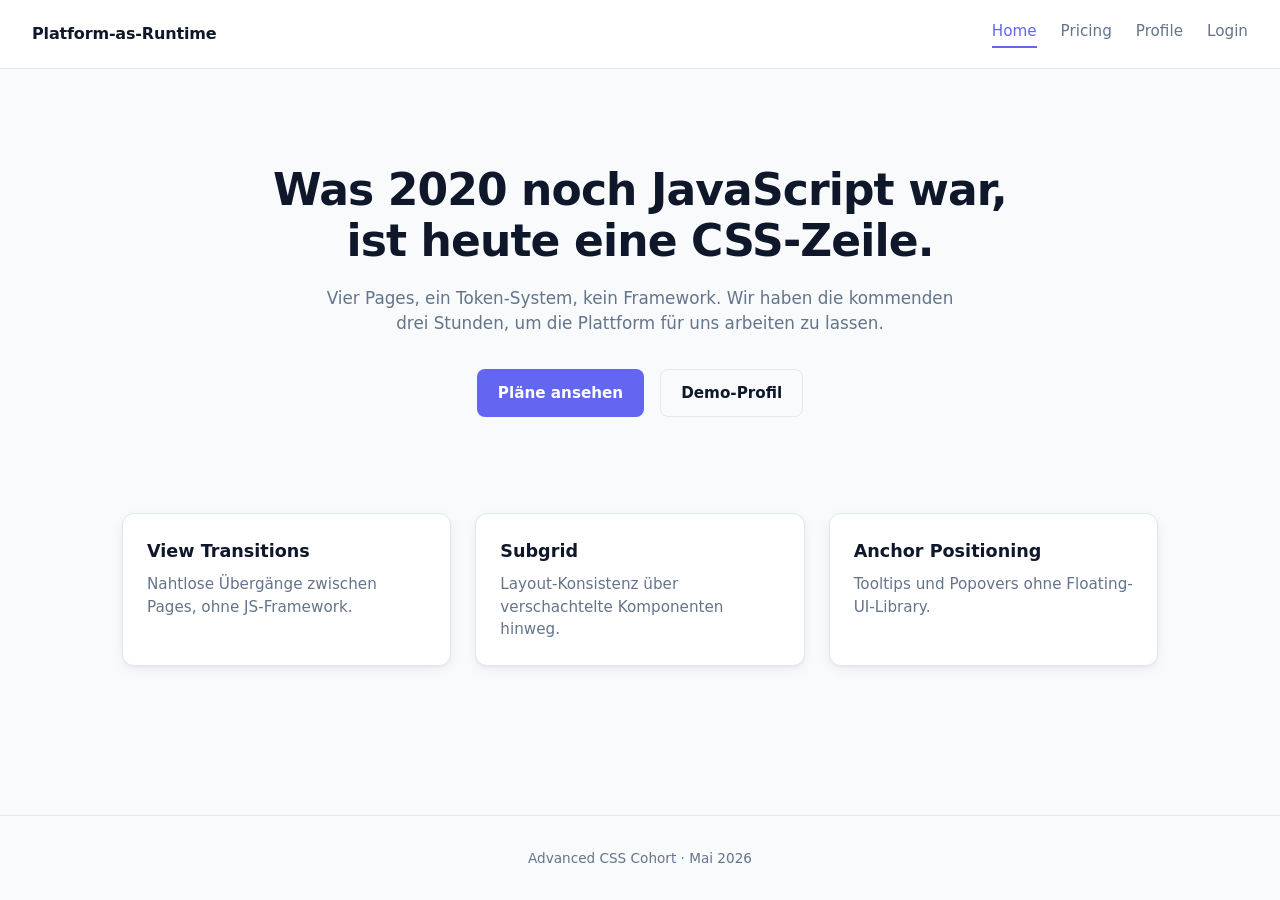
==== index.html @ d0a70cd5 "feat: initial fork of class repo" ====
<!DOCTYPE html>
<html lang="de">
<head>
  <meta charset="UTF-8">
  <meta name="viewport" content="width=device-width, initial-scale=1.0">
  <title>Platform as Runtime — Home</title>
  <link rel="stylesheet" href="tokens.css">
  <link rel="stylesheet" href="base.css">
  <link rel="stylesheet" href="pages.css">
  <link rel="stylesheet" href="transitions.css">
  <link rel="stylesheet" href="tooltips.css">
</head>
<body>
  <header class="site-nav">
    <a href="index.html" class="brand">Platform-as-Runtime</a>
    <nav>
      <a href="index.html" aria-current="page">Home</a>
      <a href="pricing.html">Pricing</a>
      <a href="profile.html">Profile</a>
      <a href="login.html">Login</a>
    </nav>
  </header>

  <main class="page page-home">
    <section class="hero">
      <h1>Was 2020 noch JavaScript war,<br>ist heute eine CSS-Zeile.</h1>
      <p class="lead">
        Vier Pages, ein Token-System, kein Framework. Wir haben die kommenden
        drei Stunden, um die Plattform für uns arbeiten zu lassen.
      </p>
      <div class="cta-row">
        <a href="pricing.html" class="btn btn-primary">Pläne ansehen</a>
        <a href="profile.html" class="btn btn-ghost">Demo-Profil</a>
      </div>
    </section>

    <section class="grid-features">
      <article class="feature-card">
        <h3>View Transitions</h3>
        <p>Nahtlose Übergänge zwischen Pages, ohne JS-Framework.</p>
      </article>
      <article class="feature-card">
        <h3>Subgrid</h3>
        <p>Layout-Konsistenz über verschachtelte Komponenten hinweg.</p>
      </article>
      <article class="feature-card">
        <h3>Anchor Positioning</h3>
        <p>Tooltips und Popovers ohne Floating-UI-Library.</p>
      </article>
    </section>
  </main>

  <footer class="site-footer">
    <p>Advanced CSS Cohort · Mai 2026</p>
  </footer>
</body>
</html>
---- tokens.css ----
/* ============================================================
   TOKENS.CSS — 3-Layer Token-System
   Layer 1 = Primitives, Layer 2 = Semantic, Layer 3 = Component
   Brand-Wechsel = Layer 2 ändern, alle Layer-3-Werte folgen.
   ============================================================ */

/* LAYER 1 — PRIMITIVES (rohe Werte, niemals direkt in Components) */
:root {
  --slate-50:  #f8fafc;
  --slate-100: #f1f5f9;
  --slate-200: #e2e8f0;
  --slate-300: #cbd5e1;
  --slate-500: #64748b;
  --slate-700: #334155;
  --slate-900: #0f172a;
  --indigo-500: #6366f1;
  --white: #ffffff;
  --black: #000000;
}

/* LAYER 2 — SEMANTIC (Bedeutung, nicht Zahl) */
:root {
  --color-brand:        var(--indigo-500);
  --color-text:         var(--slate-900);
  --color-text-muted:   var(--slate-500);
  --color-bg:           var(--slate-50);
  --color-card:         var(--white);
  --color-border:       var(--slate-200);
  --color-muted:        var(--slate-300);
}

/* LAYER 3 — COMPONENT (color-mix derived, oklch) */
:root {
  --color-featured-tint:   color-mix(in oklch, var(--color-brand)  8%, white);
  --color-featured-border: color-mix(in oklch, var(--color-brand) 70%, white);
  --color-button-hover:    color-mix(in oklch, var(--color-brand) 85%, black);
  --color-tooltip-bg:      var(--slate-900);
  --color-tooltip-text:    var(--slate-50);

  --radius-card:   0.75rem;
  --radius-button: 0.5rem;
  --radius-pill:   999px;

  --shadow-card: 0 1px 2px color-mix(in oklch, var(--black) 4%, transparent),
                 0 4px 12px color-mix(in oklch, var(--black) 6%, transparent);
}
---- base.css ----
/* ============================================================
   BASE.CSS — Reset + Body + Nav + Footer + Buttons
   Wiederverwendbar auf allen Pages.
   ============================================================ */

*,
*::before,
*::after {
  box-sizing: border-box;
  margin: 0;
  padding: 0;
}

html {
  scroll-behavior: smooth;
}

body {
  font-family: system-ui, -apple-system, "Segoe UI", sans-serif;
  background: var(--color-bg);
  color: var(--color-text);
  line-height: 1.5;
  min-height: 100vh;
  display: flex;
  flex-direction: column;
}

/* === Site Navigation (auf allen Pages identisch) === */
.site-nav {
  display: flex;
  justify-content: space-between;
  align-items: center;
  padding: 1.25rem 2rem;
  background: var(--color-card);
  border-bottom: 1px solid var(--color-border);
}

.site-nav .brand {
  font-weight: 700;
  font-size: 1rem;
  color: var(--color-text);
  text-decoration: none;
  letter-spacing: -0.01em;
}

.site-nav nav {
  display: flex;
  gap: 1.5rem;
}

.site-nav nav a {
  color: var(--color-text-muted);
  text-decoration: none;
  font-size: 0.95rem;
  transition: color 0.15s ease;
}

.site-nav nav a:hover {
  color: var(--color-brand);
}

.site-nav nav a[aria-current="page"] {
  color: var(--color-brand);
  border-bottom: 2px solid var(--color-brand);
  padding-bottom: 0.2rem;
}

/* === Main Content === */
.page {
  flex: 1;
  width: 100%;
  max-width: 1100px;
  margin: 0 auto;
  padding: 3rem 2rem;
}

/* === Buttons (geteilt) === */
.btn {
  display: inline-block;
  padding: 0.75rem 1.25rem;
  border-radius: var(--radius-button);
  font-weight: 600;
  font-size: 0.95rem;
  text-decoration: none;
  cursor: pointer;
  border: 1px solid transparent;
  transition: background 0.2s ease, color 0.2s ease, border-color 0.2s ease;
}

.btn-primary {
  background: var(--color-brand);
  color: white;
}

.btn-primary:hover {
  background: var(--color-button-hover);
}

/* (0,1,0) */
.btn-ghost {
  background: transparent;
  color: var(--color-text);
  border-color: var(--color-border);
}

/* (0,2,0) */
.btn-ghost:hover {
  border-color: var(--color-brand);
  color: var(--color-brand);
}

/* (0,2,0) */
.btn:focus-visible {
  outline: 3px solid var(--color-featured-border);
  outline-offset: 2px;
}

/* === Footer === */
.site-footer {
  text-align: center;
  padding: 2rem;
  color: var(--color-text-muted);
  font-size: 0.85rem;
  border-top: 1px solid var(--color-border);
}
---- pages.css ----
/* ============================================================
   PAGES.CSS — Page-spezifische Styles für alle vier Pages.
   Home, Pricing, Profile, Login.
   ============================================================ */

/* ========== HOME ========== */
.page-home .hero {
  text-align: center;
  padding: 3rem 0 4rem;
}

.page-home .hero > * {
  animation: fade-in-slide linear both;
  animation-timeline: view();
  animation-range: entry 0% entry 30%;
}

@keyframes fade-in-slide {
  from {
    opacity: 0;
    transform: translateY(30px);
  }
  to {
    opacity: 1;
    transform: translateY(0);
  }
}

.page-home h1 {
  font-size: clamp(1.75rem, 4vw, 2.75rem);
  font-weight: 800;
  letter-spacing: -0.02em;
  line-height: 1.15;
}

.page-home .lead {
  margin-top: 1.25rem;
  font-size: 1.05rem;
  color: var(--color-text-muted);
  max-width: 640px;
  margin-left: auto;
  margin-right: auto;
}

.page-home .cta-row {
  margin-top: 2rem;
  display: flex;
  gap: 1rem;
  justify-content: center;
  flex-wrap: wrap;
}

.grid-features {
  display: grid;
  grid-template-columns: repeat(auto-fit, minmax(240px, 1fr));
  gap: 1.5rem;
  margin-top: 2rem;
}

.feature-card {
  background: var(--color-card);
  border: 1px solid var(--color-border);
  border-radius: var(--radius-card);
  padding: 1.5rem;
  box-shadow: var(--shadow-card);
}

.feature-card h3 {
  font-size: 1.1rem;
  font-weight: 700;
  margin-bottom: 0.5rem;
}

.feature-card p {
  color: var(--color-text-muted);
  font-size: 0.95rem;
}

/* ========== PRICING ========== */
.page-pricing h1 {
  text-align: center;
  font-size: 2.25rem;
  font-weight: 800;
  letter-spacing: -0.02em;
}

.page-pricing .lead {
  text-align: center;
  color: var(--color-text-muted);
  margin-top: 0.5rem;
  margin-bottom: 2.5rem;
}

.pricing-grid {
  display: grid;
  grid-template-columns: repeat(auto-fit, minmax(260px, 1fr));
  grid-template-rows: auto auto auto 1fr auto;
  gap: 1.5rem;

  /* === ISSUE #2 — Subgrid kommt hier dazu ===
     Aktuell hat jede Card ihre eigene innere Höhe.
     Cards mit unterschiedlich langen Features-Listen sind
     vertikal nicht aligned. Subgrid auf .plan macht jede Row
     in jeder Card gleich hoch. Code in der Lecture, Block B. */
}

.plan {
  background: var(--color-card);
  border: 1px solid var(--color-border);
  border-radius: var(--radius-card);
  padding: 2rem;
  display: grid;
  grid-row: span 5;
  grid-template-rows: subgrid;
  /* flex-direction: column; */
  gap: 0.75rem;
  box-shadow: var(--shadow-card);
}

.plan h2 {
  font-size: 1.1rem;
  font-weight: 700;
}

.plan .price {
  font-size: 2.5rem;
  font-weight: 800;
  color: var(--color-brand);
  letter-spacing: -0.02em;
}

.plan .desc {
  color: var(--color-text-muted);
  font-size: 0.95rem;
}

.plan .features {
  list-style: none;
  display: flex;
  flex-direction: column;
  gap: 0.4rem;
  margin: 0.5rem 0;
}

.plan .features li {
  font-size: 0.9rem;
  padding-left: 1.25rem;
  position: relative;
}

.plan .features li::before {
  content: "✓";
  position: absolute;
  left: 0;
  color: var(--color-brand);
  font-weight: 700;
}

.plan .btn {
  text-align: center;
}

.plan-featured {
  background: var(--color-featured-tint);
  border: 2px solid var(--color-featured-border);
}

/* ========== PROFILE ========== */
.page-profile .profile-header {
  display: flex;
  gap: 1.5rem;
  align-items: center;
  margin-bottom: 2.5rem;
}

.avatar {
  width: 80px;
  height: 80px;
  border-radius: 50%;
  background: var(--color-featured-tint);
  border: 2px solid var(--color-featured-border);
  display: grid;
  place-items: center;
  font-weight: 800;
  font-size: 1.25rem;
  color: var(--color-brand);
  flex-shrink: 0;
}

.profile-meta h1 {
  font-size: 1.75rem;
  font-weight: 800;
  letter-spacing: -0.02em;
}

.profile-meta .role {
  color: var(--color-text-muted);
  font-size: 0.95rem;
  margin-top: 0.15rem;
}

.profile-meta .bio {
  margin-top: 0.5rem;
  max-width: 480px;
}

.stats {
  display: grid;
  grid-template-columns: repeat(auto-fit, minmax(140px, 1fr));
  gap: 1rem;
}

.stat {
  background: var(--color-card);
  border: 1px solid var(--color-border);
  border-radius: var(--radius-card);
  padding: 1.25rem;
  display: flex;
  flex-direction: column;
  gap: 0.25rem;
  text-align: left;
  cursor: pointer;
  font: inherit;
  color: inherit;
  box-shadow: var(--shadow-card);
  transition: border-color 0.15s ease;
}

.stat:hover {
  border-color: var(--color-featured-border);
}

.stat-value {
  font-size: 1.75rem;
  font-weight: 800;
  color: var(--color-brand);
}

.stat-label {
  font-size: 0.85rem;
  color: var(--color-text-muted);
}

/* ========== LOGIN ========== */
.page-login {
  display: grid;
  place-items: center;
}

.login-card {
  width: 100%;
  max-width: 420px;
  background: var(--color-card);
  border: 1px solid var(--color-border);
  border-radius: var(--radius-card);
  padding: 2.25rem;
  box-shadow: var(--shadow-card);
}

.login-card h1 {
  font-size: 1.5rem;
  font-weight: 800;
  letter-spacing: -0.02em;
}

.login-card .subtitle {
  color: var(--color-text-muted);
  font-size: 0.95rem;
  margin-top: 0.25rem;
  margin-bottom: 1.5rem;
}

.login-form {
  display: flex;
  flex-direction: column;
  gap: 1.25rem;
}

.field {
  display: flex;
  flex-direction: column;
  gap: 0.35rem;
}

.field label {
  font-size: 0.85rem;
  font-weight: 600;
}

.field input {
  padding: 0.65rem 0.8rem;
  border: 1px solid var(--color-border);
  border-radius: var(--radius-button);
  font: inherit;
  background: var(--color-card);
  transition: border-color 0.15s ease, box-shadow 0.15s ease;
}

.field input:focus {
  outline: none;
  border-color: var(--color-brand);
  box-shadow: 0 0 0 3px var(--color-featured-tint);
}

/* Error-State für Email-Feld: nur wenn nicht leer UND invalid */
.field:has(input:not(:placeholder-shown):invalid) input {
  border-color: var(--color-error, #ef4444);
  animation: color-shift 0.3s ease;
}

.field:has(input:not(:placeholder-shown):invalid) {
  position: relative;
}

.field:has(input:not(:placeholder-shown):invalid)::after {
  content: "✕";
  position: absolute;
  right: 0.75rem;
  top: 1.6rem;
  color: var(--color-error, #ef4444);
  font-size: 0.9rem;
  pointer-events: none;
  animation: fade-in 0.3s ease;
}

@keyframes fade-in {
  from { opacity: 0; transform: translateY(-2px); }
  to { opacity: 1; transform: translateY(0); }
}

@keyframes color-shift {
  from { border-color: var(--color-brand); }
  to { border-color: var(--color-error, #ef4444); }
}

.login-form:has(input:placeholder-shown) .btn {
  opacity: 0.55;
  cursor: not-allowed;
}

.forgot {
  text-align: center;
  font-size: 0.85rem;
  margin-top: 0.5rem;
}

.forgot a {
  color: var(--color-brand);
  text-decoration: none;
}
---- transitions.css ----
/* ============================================================
   TRANSITIONS.CSS — View Transitions API
   Diese Datei ist absichtlich fast leer.
   Die Lecture füllt sie zwischen den Markern.

   Issues, die hier gelöst werden:
     · Issue #1 — Page-Transitions zwischen allen vier Pages
     · Issue #4 — view-transition-name Collision (Hyrum's Law)
   ============================================================ */


/* === BEGIN ISSUE #1 — View Transitions Opt-In === */
/*  Wir aktivieren View Transitions als Opt-In für die ganze
    Page. Eine Zeile reicht. Browser ohne Support ignorieren
    es stillschweigend.                                        */
@view-transition {
    navigation:auto;
}


/* === END ISSUE #1 === */


/* === BEGIN ISSUE #1 — Custom Animation für Page-Wechsel === */
/*  Default-Transition ist ein Crossfade. Wir bauen ein leichtes
    Slide-In, das sich nach Linear/Vercel anfühlt.             */
::view-transition-old(root){
    animation: 250ms cubic-bezier(0.4, 0, 0.2, 1) both fade-slide-out;
}

::view-transition-new(root){
    animation: 250ms cubic-bezier(0.4, 0, 0.2, 1) both fade-slide-in;
}

@keyframes fade-slide-out{
    to{
        opacity: 0;
        transform: translateY(-8px);
    }
}

@keyframes fade-slide-in {
    from{
        opacity: 0;
        transform: translateY(8px);
    }
}


/* === END ISSUE #1 === */


/* === BEGIN ISSUE #4 — Eindeutige Transition-Names === */
/*  Wenn mehrere Elemente auf zwei Pages denselben
    view-transition-name haben, wirft der Browser einen Fehler.
    Wir geben jeder Pricing-Card einen eindeutigen Name.       */



/* === END ISSUE #4 === */

/* Naming Convestion support to article id´s & adding smooth transition */

#plan-hobby{
    view-transition-name: --plan-hobby;
}
#plan-starter{
    view-transition-name: --plan-starter;
}
#plan-pro{
    view-transition-name: --plan-pro;
}
#plan-enterprise{
    view-transition-name: --plan-enterprise;
    }
---- tooltips.css ----
/* ============================================================
   TOOLTIPS.CSS — Anchor Positioning API
   Diese Datei ist absichtlich fast leer.
   Die Lecture füllt sie zwischen den Markern.

   Issue, das hier gelöst wird:
     · Issue #3 — Tooltips auf Profile-Stats ohne JS-Library
   ============================================================ */
@supports(anchor-name: --x) {
    /* Alle Styles in diesem Block laufen nur in Browsern, die die Anchor Positioning API unterstützen. */


.start {
    anchor-name: --stat;
    position: relative;
    /*Dies ist fur anchro positioning NICHT gebraucht, 
    sonderen gilt als sicherheits netz falls der browser AP noch nicht 
    unterstutzt*/
}

.start[data-tooltip]::after {
    content: attr(data-tooltip);
    position: absolute;
    position-anchor: --stat;
    bottom: anchor(top);
    left: anchor(center);
    translate: -50% -8px;
    white-space: nowrap;
    pointer-events: none;
}

/* === BEGIN ISSUE #3 — Anchor Setup === */
/*  Jede .stat wird zu einem Anker, an dem ein Tooltip hängt.
    Wir benutzen anchor-name, position-anchor und das
    ::after-Pseudo-Element für den Tooltip-Inhalt.            */



/* === END ISSUE #3 === */


/* === BEGIN ISSUE #3 — Tooltip Visual + Position === */
/*  Tooltip ist standardmäßig versteckt. Auf :hover und :focus
    erscheint er, positioniert über dem Anker.                */

.start[data-tooltip]::after {
    background: var(--color-tooltip-bg);
    color: var(--color-tooltip-text);
    font-size: 0.8rem;
    font-weight: 500;
    padding: 0.4rem 0.65rem;
    border-radius: var(--radius-button);
    box-shadow: var(--shadow-card);
    opacity: 0;
    translate: -50% 0px;
    transition: opacity 0.15s ease, translate 0.15s ease;
}

.stat:hover::after,
.stat:focus-visible::after {
    opacity: 1;
    translate: -50% -8px;
}}


/* === END ISSUE #3 === */


/* === BEGIN ISSUE #5 — @supports Fallback === */
/*  Anchor Positioning läuft Mai 2026 nur in Chromium-Browsern.
    Firefox + Safari sehen einen einfachen, statischen Fallback.
    Das gehört in @supports, damit moderne Browser den Block
    sehen, ältere ihn überspringen.                            */



/* === END ISSUE #5 === */
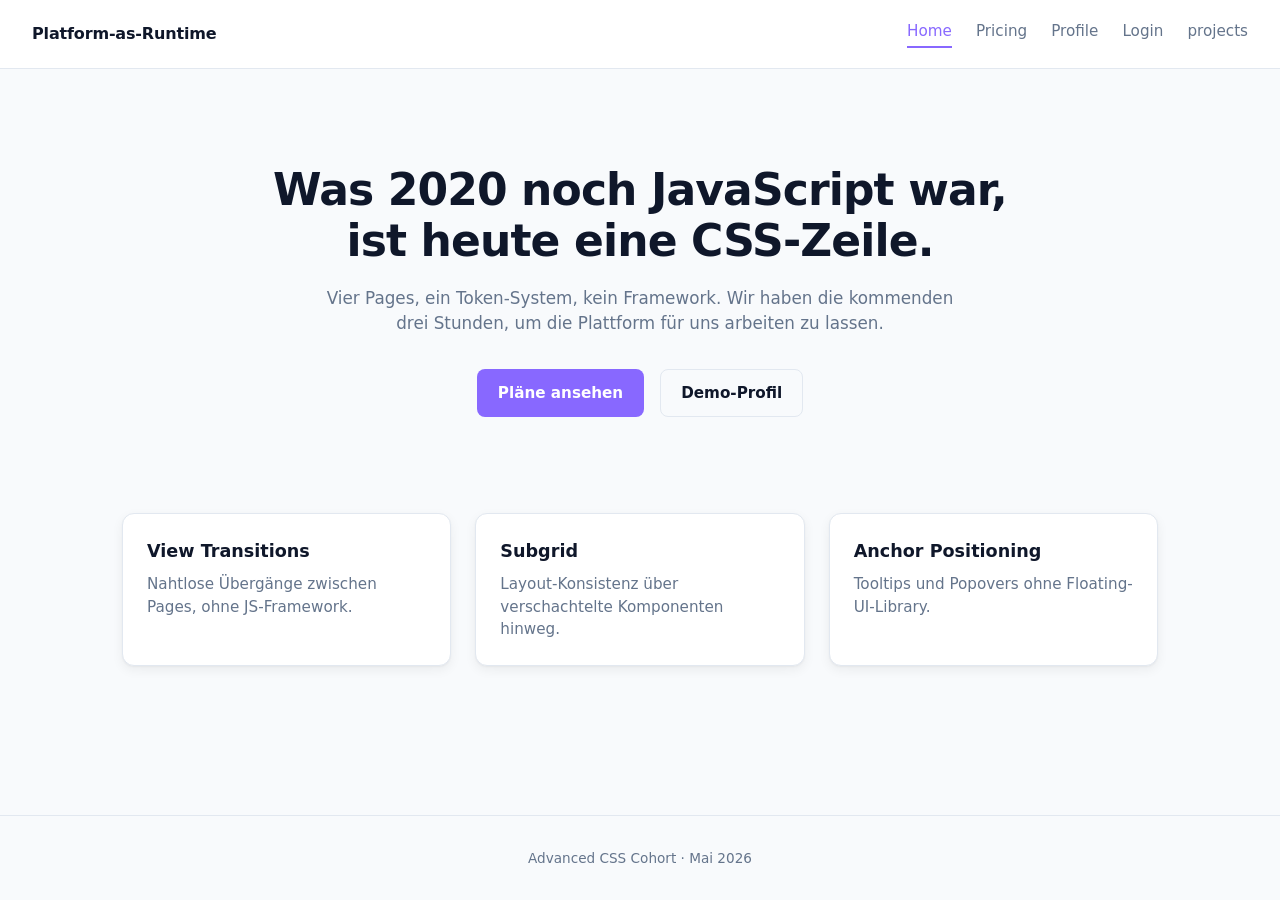
==== commit 1c542345: "fix: apply updated portfolio pages" ====
--- a/index.html
+++ b/index.html
@@ -9,6 +9,9 @@
   <link rel="stylesheet" href="pages.css">
   <link rel="stylesheet" href="transitions.css">
   <link rel="stylesheet" href="tooltips.css">
+  <link rel="stylesheet" href="tooltips.css">
+
+
 </head>
 <body>
   <header class="site-nav">
@@ -18,6 +21,7 @@
       <a href="pricing.html">Pricing</a>
       <a href="profile.html">Profile</a>
       <a href="login.html">Login</a>
+      <a href="projects.html">projects</a>
     </nav>
   </header>
 
--- a/tokens.css
+++ b/tokens.css
@@ -14,13 +14,14 @@
   --slate-700: #334155;
   --slate-900: #0f172a;
   --indigo-500: #6366f1;
+  --purple-500: oklch(0.65 0.25 285);
   --white: #ffffff;
   --black: #000000;
 }
 
 /* LAYER 2 — SEMANTIC (Bedeutung, nicht Zahl) */
 :root {
-  --color-brand:        var(--indigo-500);
+  --color-brand:        var(--purple-500);
   --color-text:         var(--slate-900);
   --color-text-muted:   var(--slate-500);
   --color-bg:           var(--slate-50);
@@ -44,3 +45,14 @@
   --shadow-card: 0 1px 2px color-mix(in oklch, var(--black) 4%, transparent),
                  0 4px 12px color-mix(in oklch, var(--black) 6%, transparent);
 }
+
+/* Cascade-Frage:
+   1. Auf welcher Ebene ist --color-brand definiert (Layer 1, 2, oder 3)?
+      --color-brand ist auf Layer 2 (Semantic) definiert als var(--indigo-500).  
+   2. Was würde passieren, wenn ich in der .login-card-Regel
+      --color-brand neu setze?
+      Das Überschreiben in .login-card würde den neuen Wert für dieses Element UND alle Layer-3-Tokens neu berechnen,
+      da diese von --color-brand abhängen.
+   3. Wäre das eine gute Idee?
+      Das ist keine gute Idee, weil es das zentrale 3-Layer-System bricht und zu unerwarteten Side-Effekten führt —  
+      besser wäre ein neues Semantic-Token in Layer 2.    */
--- a/pages.css
+++ b/pages.css
@@ -104,6 +104,15 @@
      in jeder Card gleich hoch. Code in der Lecture, Block B. */
 }
 
+/* Box-Model-Frage: was wäre die tatsächliche Breite einer .plan-Card,
+   wenn box-sizing NICHT border-box wäre?
+   Antwort: ... 
+   - Mit border-box (aktuell): 260px Gesamtbreite
+   - Mit content-box: 326px Gesamtbreite
+
+  Die Card würde also 66px breiter sein als beabsichtigt, da Padding (64px) und Border (2px) zur definierten Breite
+  hinzugefügt würden statt eingerechnet zu werden. */
+
 .plan {
   background: var(--color-card);
   border: 1px solid var(--color-border);
